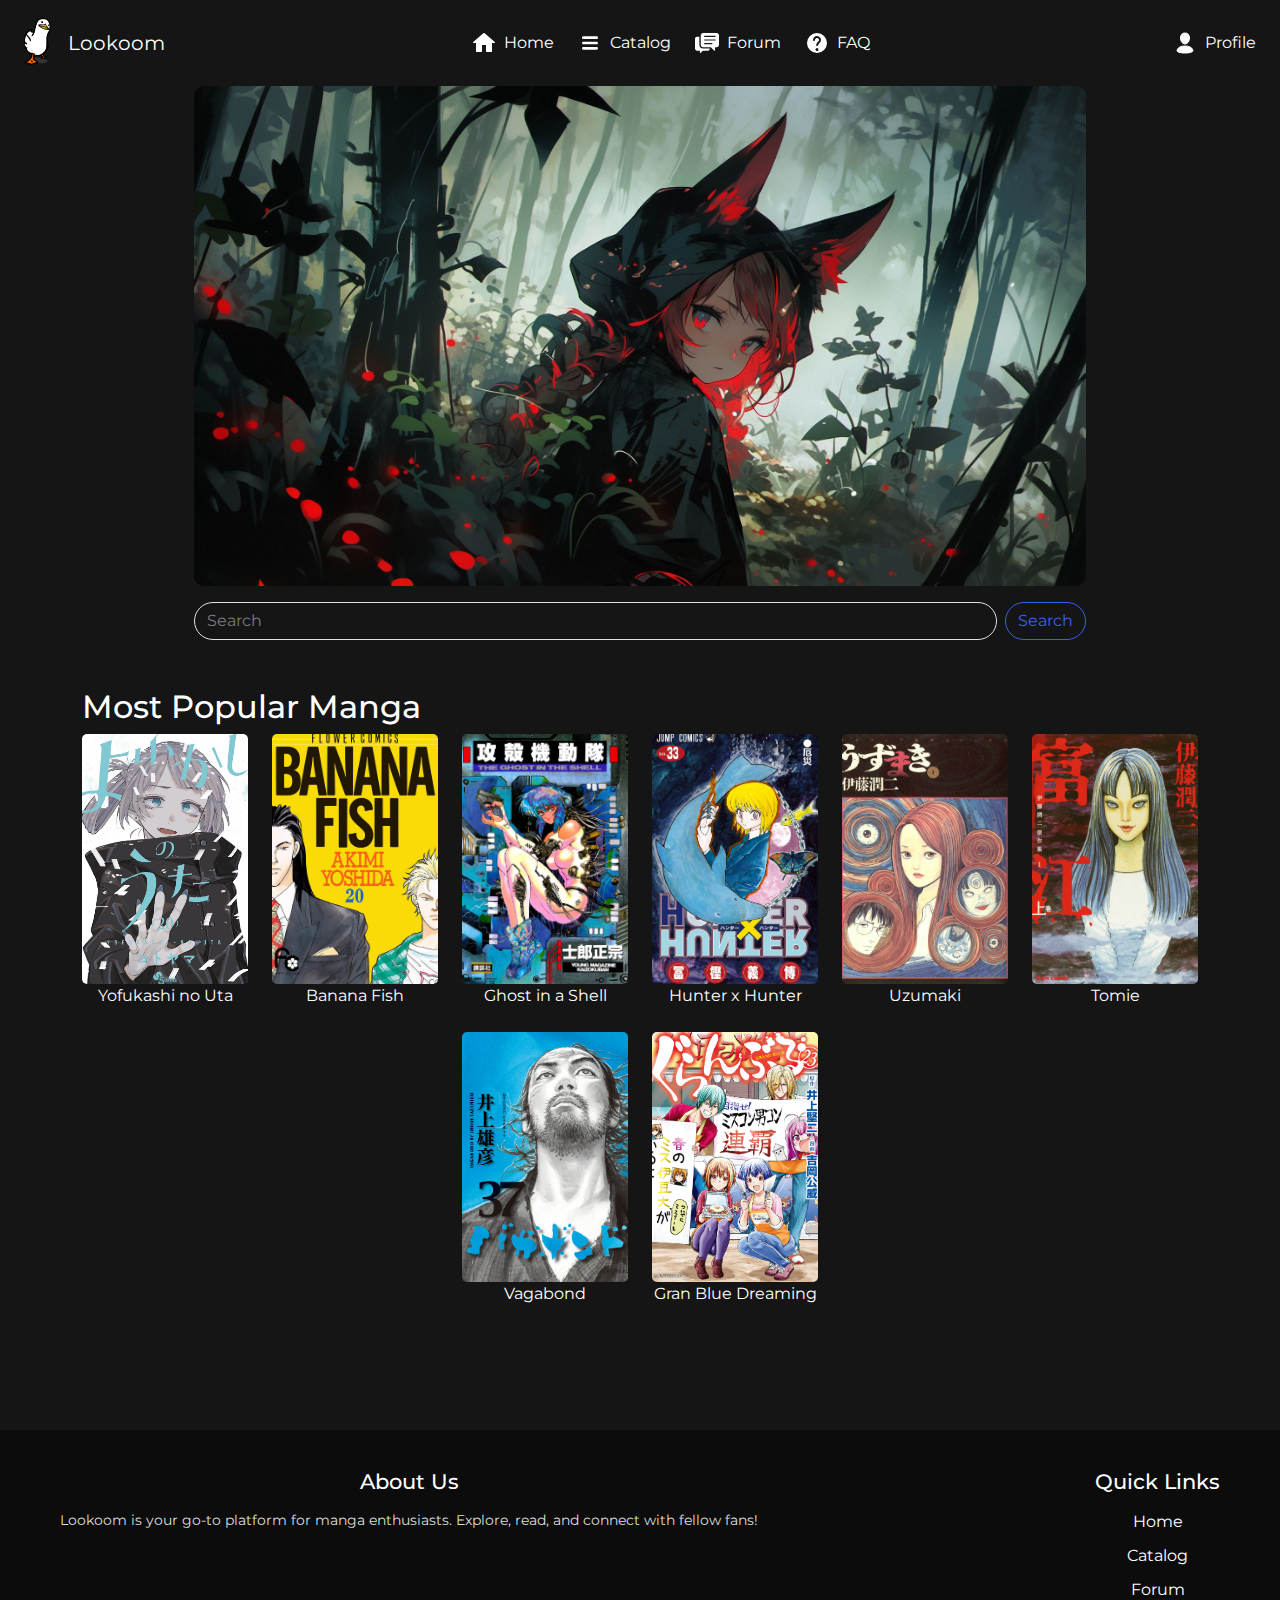
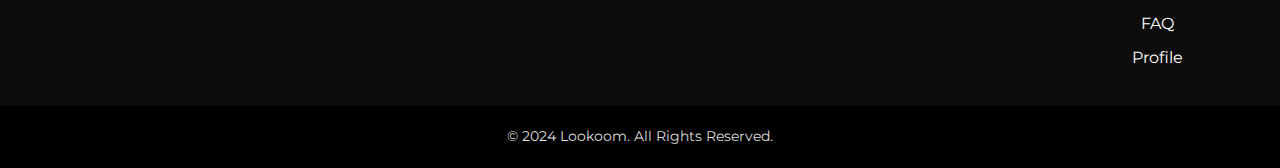
==== index.html @ 1c7687f8 "fr" ====
<!DOCTYPE html>
<html lang="en">
<head>
    <meta charset="UTF-8">
    <meta name="viewport" content="width=device-width, initial-scale=1">
    <link href="https://cdn.jsdelivr.net/npm/bootstrap@5.3.3/dist/css/bootstrap.min.css" rel="stylesheet" integrity="sha384-QWTKZyjpPEjISv5WaRU9OFeRpok6YctnYmDr5pNlyT2bRjXh0JMhjY6hW+ALEwIH" crossorigin="anonymous">
    <link rel="stylesheet" href="styles/normalize.css">
    <link rel="stylesheet" href="styles/style.css">
    <link rel="stylesheet" href="styles/index.css">
    <link rel="stylesheet" href="styles/footer.css">
    
    <title>home</title>
</head>
<body>
    <header>
        <nav class="navbar navbar-expand-lg">
            <div class="container-fluid">
              <a class="navbar-brand d-flex align-items-center" href="index.html">
                <img src="media/navbar/goose.gif" alt="logo" style="height: 60px;">
                <p class="ms-2 mb-0">Lookoom</p>
              </a>
          
              <button class="navbar-toggler" type="button" data-bs-toggle="collapse" data-bs-target="#navbarNav" aria-controls="navbarNav" aria-expanded="false" aria-label="Toggle navigation">
                <span class="navbar-toggler-icon"></span>
              </button>
          
              <div class="collapse navbar-collapse" id="navbarNav">
                <ul class="navbar-nav mx-auto mb-2 mb-lg-0">
                  <li class="nav-item">
                    <a class="nav-link m-1 p-2 d-flex align-items-center" href="index.html">
                      <img src="media/navbar/home.svg" alt="home icon" style="height: 24px;">
                      <p class="ms-2 mb-0">Home</p>
                    </a>
                  </li>
                  <li class="nav-item">
                    <a class="nav-link m-1 p-2 d-flex align-items-center" href="catalog.html">
                      <img src="media/navbar/catalog.svg" alt="catalog icon" style="height: 24px;">
                      <p class="ms-2 mb-0">Catalog</p>
                    </a>
                  </li>
                  <li class="nav-item">
                    <a class="nav-link m-1 p-2 d-flex align-items-center" href="forum.html">
                      <img src="media/navbar/forum.svg" alt="forum icon" style="height: 24px;">
                      <p class="ms-2 mb-0">Forum</p>
                    </a>
                  </li>
                  <li class="nav-item">
                    <a class="nav-link m-1 p-2 d-flex align-items-center" href="">
                      <img src="media/navbar/faq.svg" alt="faq icon" style="height: 24px;">
                      <p class="ms-2 mb-0">FAQ</p>
                    </a>
                  </li>
                </ul>

                <!-- <form class="d-flex" role="search">
                    <input class="form-control me-2" type="search" placeholder="Search" aria-label="Search">
                    <button class="btn btn-outline-success" type="submit">Search</button>
                </form> -->

                <!-- Profile icon -->
                <a class="nav-link m-1 p-2 d-flex align-items-center" href="user-profile.html">
                  <img src="media/navbar/profile.svg" alt="profile icon" style="height: 24px;">
                  <p class="ms-2 mb-0">Profile</p>
                </a>
              </div>
            </div>
          </nav>
        <!-- <nav class="nav">
            <div>
                <a class="nav__item" href="https://mangalib.me/manga-list?types[]=1"><img class="nav__logo" src="media/navbar/goose.gif" alt="logo"><p>Lookoom</p></a>
            </div>        
            <ul class="nav__ul">
                <li><a class="nav__item" href="index.html"><img class="nav__svg" src="media/navbar/home.svg" alt="home icon"><p>Home</p></a></li>
                <li><a class="nav__item" href="catalog.html"><img class="nav__svg" src="media/navbar/catalog.svg" alt="catalog icon"><p>Сatalog</p></a></li>
                <li><a class="nav__item" href="forum.html"><img class="nav__svg" src="media/navbar/forum.svg" alt="forum icon"><p>Forum</p></a></li>
                <li><a class="nav__item" href=""><img class="nav__svg" src="media/navbar/faq.svg" alt="faq icon"><p>FAQ</p></a></li>   
            </ul>
            <div>
                <a class="nav__item" href="user-profile.html"><img class="nav__svg" src="media/navbar/profile.svg" alt="profile icon"><p>profile</p></a>
            </div>
        </nav> -->
    </header>

    <main class="container">
        <!-- Carousel Section -->
        <div id="bannerCarousel" class="carousel slide carousel-fade" data-bs-touch="false" data-bs-ride="carousel" data-bs-interval="3000">
          <div class="carousel-inner">
            <div class="carousel-item active">
              <img src="media/banner1.jpg" class="d-block w-100" alt="anime girl banner">
            </div>
            <div class="carousel-item">
              <img src="media/banner2.jpg" class="d-block w-100" alt="attack on titan banner">
            </div>
            <div class="carousel-item">
              <img src="media/banner3.jpg" class="d-block w-100" alt="oshi no ko banner">
            </div>
            <div class="carousel-item">
              <img src="media/banner4.png" class="d-block w-100" alt="berserk banner">
            </div>
          </div>
          <button class="carousel-control-prev" type="button" data-bs-target="#bannerCarousel" data-bs-slide="prev">
            <span class="carousel-control-prev-icon visually-hidden" aria-hidden="true"></span>
            <span class="visually-hidden">Previous</span>
          </button>
          <button class="carousel-control-next" type="button" data-bs-target="#bannerCarousel" data-bs-slide="next">
            <span class="carousel-control-next-icon visually-hidden" aria-hidden="true"></span>
            <span class="visually-hidden">Next</span>
          </button>
           <form class="d-flex mt-3" role="search">
                <input class="form-control me-2" type="search" placeholder="Search" aria-label="Search">
                <button class="btn btn-outline-success" type="submit">Search</button>
            </form>
        </div>
        
        <div class="list mt-5">
            <h2 class="list__title">Most Popular Manga</h2>
            <div class="row justify-content-center">
              <div class="col-6 col-sm-4 col-md-3 col-lg-2 mb-4"> <!-- 2 on small, 4 on medium, 8 on large -->
                <div class="list__el">
                  <img src="media/covers/yofukashi.jpg" class="img-fluid" alt="Yofukashi no Uta">
                  <p class="text-center">Yofukashi no Uta</p>
                </div>
              </div>
              <div class="col-6 col-sm-4 col-md-3 col-lg-2 mb-4">
                <div class="list__el">
                  <img src="media/covers/banananfish.jpg" class="img-fluid" alt="Banana Fish">
                  <p class="text-center">Banana Fish</p>
                </div>
              </div>
              <div class="col-6 col-sm-4 col-md-3 col-lg-2 mb-4">
                <div class="list__el">
                  <img src="media/covers/ghostshell.jpg" class="img-fluid" alt="Ghost in a Shell">
                  <p class="text-center">Ghost in a Shell</p>
                </div>
              </div>
              <div class="col-6 col-sm-4 col-md-3 col-lg-2 mb-4">
                <div class="list__el">
                  <img src="media/covers/hunter.jpg" class="img-fluid" alt="Hunter x Hunter">
                  <p class="text-center">Hunter x Hunter</p>
                </div>
              </div>
              <div class="col-6 col-sm-4 col-md-3 col-lg-2 mb-4">
                <div class="list__el">
                  <img src="media/covers/uzumaki.jpg" class="img-fluid" alt="Uzumaki">
                  <p class="text-center">Uzumaki</p>
                </div>
              </div>
              <div class="col-6 col-sm-4 col-md-3 col-lg-2 mb-4">
                <div class="list__el">
                  <img src="media/covers/tomie.jpg" class="img-fluid" alt="Tomie">
                  <p class="text-center">Tomie</p>
                </div>
              </div>
              <div class="col-6 col-sm-4 col-md-3 col-lg-2 mb-4">
                <div class="list__el">
                  <img src="media/covers/vagabond.jpg" class="img-fluid" alt="Vagabond">
                  <p class="text-center">Vagabond</p>
                </div>
              </div>
              <div class="col-6 col-sm-4 col-md-3 col-lg-2 mb-4">
                <div class="list__el">
                  <img src="media/covers/granblue.jpg" class="img-fluid" alt="Gran Blue Dreaming">
                  <p class="text-center">Gran Blue Dreaming</p>
                </div>
              </div>
            </div>
          </div>
    </main>
      


<footer class="footer">
    <div class="footer-container">
        <div class="footer-about">
            <h3>About Us</h3>
            <p>Lookoom is your go-to platform for manga enthusiasts. Explore, read, and connect with fellow fans!</p>
        </div>
        <div class="footer-links">
            <h3>Quick Links</h3>
            <ul>
                <li><a href="index.html">Home</a></li>
                <li><a href="catalog.html">Catalog</a></li>
                <li><a href="forum.html">Forum</a></li>
                <li><a href="#">FAQ</a></li>
                <li><a href="user-profile.html">Profile</a></li>
            </ul>
        </div>
    </div>
    <div class="footer-bottom">
        <p>&copy; 2024 Lookoom. All Rights Reserved.</p>
    </div>
</footer>



<script src="https://cdn.jsdelivr.net/npm/bootstrap@5.3.3/dist/js/bootstrap.bundle.min.js" integrity="sha384-YvpcrYf0tY3lHB60NNkmXc5s9fDVZLESaAA55NDzOxhy9GkcIdslK1eN7N6jIeHz" crossorigin="anonymous"></script>
</body>
</html>
---- styles/style.css ----
@import url('https://fonts.googleapis.com/css2?family=Montserrat:ital,wght@0,100..900;1,100..900&family=Roboto:ital,wght@0,100;0,300;0,400;0,500;0,700;0,900;1,100;1,300;1,400;1,500;1,700;1,900&display=swap');

body{
    font-family: "Montserrat", sans-serif;
    background-color: #151515;
    color: white;
    }
    
/* header{
    width: 100%;
    height: auto;
    display: flex;
    justify-content: center;
    align-items: center;
    font-size: 15px;
} */

a {
    text-decoration: none; 
    color: white;
  }

.nav-link {
    color: white;
}

.navbar-brand {
    color: white;
}

.navbar-brand:hover {
    color: white;
}


.navbar {
    align-items: center;
}

.nav-link {
    border-radius: 10px;
    /* margin: 5px;
    padding: 8px; */
}

.nav-link:focus, .nav-link:hover {
    color: white;
    background-color: #3b5fef;
}

.navbar-toggler {
    border-color: white;
}
  
.navbar-toggler-icon {
    background-image: url("data:image/svg+xml,%3Csvg xmlns='http://www.w3.org/2000/svg' viewBox='0 0 30 30'%3E%3Cpath stroke='rgba%28255, 255, 255, 1%29' stroke-width='2' stroke-linecap='round' stroke-miterlimit='10' d='M4 7h22M4 15h22M4 23h22'/%3E%3C/svg%3E");
}


.form-control {
    background-color: #151515;
    color: rgb(201, 201, 201);
    border-radius: 30px;
}

.form-control:focus {
    background-color: #151515;
    color: rgb(201, 201, 201);
    border-color: #3b5fef; 
}

.form-control::placeholder {
    opacity: 1;
    color: rgb(123, 123, 123);
}


.btn {
    border-color: #3b5fef;
    color: #3b5fef;
    border-radius: 30px;
}

.btn:hover {
    color: white;
    background-color: #3b5fef;
}

#navbarNav {
    align-items: center;
}

/* .nav{
    width: 80%;
    height: auto;
    justify-content: center;
    align-items: center;
    display: flex;
    justify-content: space-between;
}

.nav__logo{
    height: 70px;
    width: auto;
}
.nav__ul{
    height: auto;
    list-style: none;
    display: flex;
    flex-direction: row;
    padding: 0;
    margin: 20px;
    align-items: center;
    gap: 40px;
}
.nav__item{
    width: auto;
    display: flex;
    flex-direction: row;
    align-items: center;
    padding: 0; 
    gap: 10px;
    color: white;
    text-decoration: none;
}

.nav__svg{
    width: 20px;
    height: auto;
} */

.text{
    position: absolute;
}


.active-tab {
background-color: #3b5fef;
border-bottom: 1px solid #3b5fef;
}
  
.active-tab:hover {
background-color: #3b5fef;
border-bottom: 1px solid #3b5fef;
}

.active-tab a {
color: white;
}


.sidebar {
    height: 100%; 
    background-color: #0c0c0c;
    border-radius: 10px; 
}

.sidebar ul {
    list-style-type: none; 
    padding: 0; 
    margin: 0; 
}

.sidebar li {
    padding: 10px;
    margin: 5px;
    border-radius: 10px; 
}

.sidebar li:hover {
    background-color: #3b5fef;
}
---- styles/index.css ----
main{
  display: flex;
  flex-direction: column;
  justify-content: center;
  align-items: center;
}

/* .banner{
  background-image: url(../media/banner.jpg);
  width: 80%;
  height: 500px;
  background-position: center;
  background-size: cover;
  border-radius: 10px;
} */

#bannerCarousel {
  width: 80%;
  margin: 0 auto;
}

.carousel-control-next {
  width: fit-content;
}

.carousel-control-prev {
  width: fit-content;
}

#bannerCarousel .carousel-item img {
  height: 500px;
  object-fit: cover;
  border-radius: 10px;
}

@media (max-width: 768px) {
  #bannerCarousel {
    width: 100%;
  }

  #bannerCarousel .carousel-item img {
    height: auto;
    border-radius: 0;
  }
}




.list__el {
  position: relative;
  transition: transform 0.2s ease-in-out;
}

.list__el img {
  width: 100%;
  height: 250px;
  object-fit: cover;
  border-radius: 5px;
}

.list__el:hover {
  transform: scale(1.05);
}

.list p {
  margin: 0;
  text-align: center;
}
---- styles/footer.css ----
.footer {
  margin-top: 100px;
  background-color: #0c0c0c;
  color: white;
  padding-top: 40px;
  font-family: "Montserrat", sans-serif;
  text-align: center;
}

.footer-container {
  display: flex;
  flex-wrap: wrap;
  justify-content: space-between;
  max-width: 1200px;
  margin: 0 auto;
  padding: 0 20px;
}

.footer h3 {
  margin-bottom: 15px;
  font-size: 1.3rem;
  color: #ffffff;
}

.footer p {
  margin-bottom: 15px;
  font-size: 0.9rem;
  color: #dddddd;
}

.footer-links ul, .footer-social ul {
  list-style-type: none;
  padding: 0;
}

.footer-links ul li, .footer-social ul li {
  margin-bottom: 10px;
}

.footer-links ul li a {
  color: #ffffff;
  text-decoration: none;
  font-size: 1rem;
}

.footer-links ul li a:hover {
  color: #c4c4c4;
}


.footer-bottom {
  background-color: #000000;
  padding: 20px 0;
  margin-top: 20px;
}

.footer-bottom p {
  margin: 0;
  font-size: 0.
}
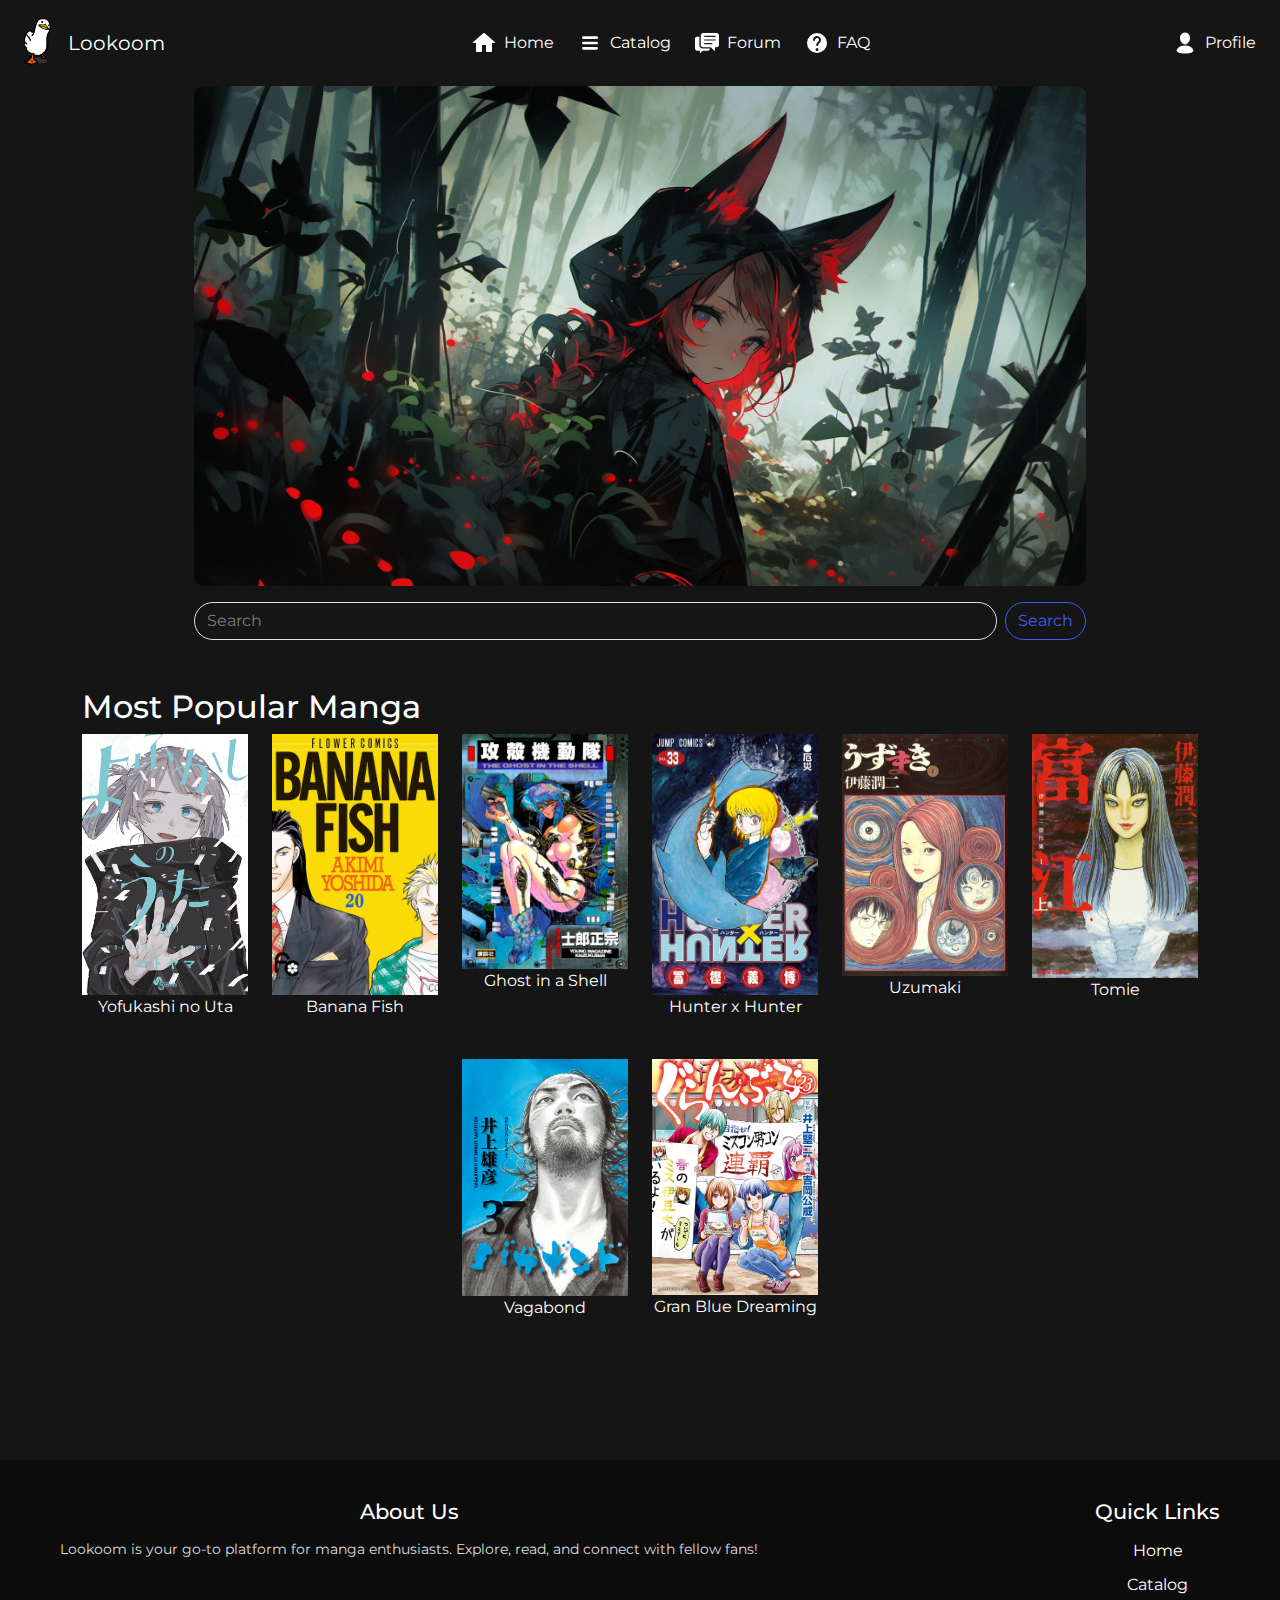
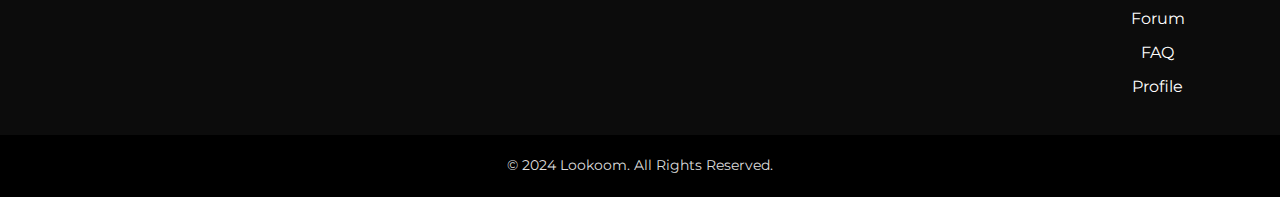
==== commit 24ccb8d9: "welp" ====
--- a/index.html
+++ b/index.html
@@ -97,15 +97,16 @@
             <div class="carousel-item">
               <img src="media/banner4.png" class="d-block w-100" alt="berserk banner">
             </div>
+            <button class="carousel-control-prev" type="button" data-bs-target="#bannerCarousel" data-bs-slide="prev">
+                <span class="carousel-control-prev-icon visually-hidden" aria-hidden="true"></span>
+                <span class="visually-hidden">Previous</span>
+              </button>
+              <button class="carousel-control-next" type="button" data-bs-target="#bannerCarousel" data-bs-slide="next">
+                <span class="carousel-control-next-icon visually-hidden" aria-hidden="true"></span>
+                <span class="visually-hidden">Next</span>
+              </button>
           </div>
-          <button class="carousel-control-prev" type="button" data-bs-target="#bannerCarousel" data-bs-slide="prev">
-            <span class="carousel-control-prev-icon visually-hidden" aria-hidden="true"></span>
-            <span class="visually-hidden">Previous</span>
-          </button>
-          <button class="carousel-control-next" type="button" data-bs-target="#bannerCarousel" data-bs-slide="next">
-            <span class="carousel-control-next-icon visually-hidden" aria-hidden="true"></span>
-            <span class="visually-hidden">Next</span>
-          </button>
+          
            <form class="d-flex mt-3" role="search">
                 <input class="form-control me-2" type="search" placeholder="Search" aria-label="Search">
                 <button class="btn btn-outline-success" type="submit">Search</button>
--- a/styles/style.css
+++ b/styles/style.css
@@ -38,7 +38,7 @@
 }
 
 .nav-link {
-    border-radius: 10px;
+    border-radius: 30px;
     /* margin: 5px;
     padding: 8px; */
 }
@@ -170,3 +170,4 @@
 .sidebar li:hover {
     background-color: #3b5fef;
 }
+
--- a/styles/index.css
+++ b/styles/index.css
@@ -1,10 +1,10 @@
 
-main{
+/* main{
   display: flex;
   flex-direction: column;
   justify-content: center;
   align-items: center;
-}
+} */
 
 /* .banner{
   background-image: url(../media/banner.jpg);
@@ -18,14 +18,6 @@
 #bannerCarousel {
   width: 80%;
   margin: 0 auto;
-}
-
-.carousel-control-next {
-  width: fit-content;
-}
-
-.carousel-control-prev {
-  width: fit-content;
 }
 
 #bannerCarousel .carousel-item img {
@@ -48,7 +40,7 @@
 
 
 
-.list__el {
+/* .list__el {
   position: relative;
   transition: transform 0.2s ease-in-out;
 }
@@ -67,6 +59,6 @@
 .list p {
   margin: 0;
   text-align: center;
-}
+} */
 
 
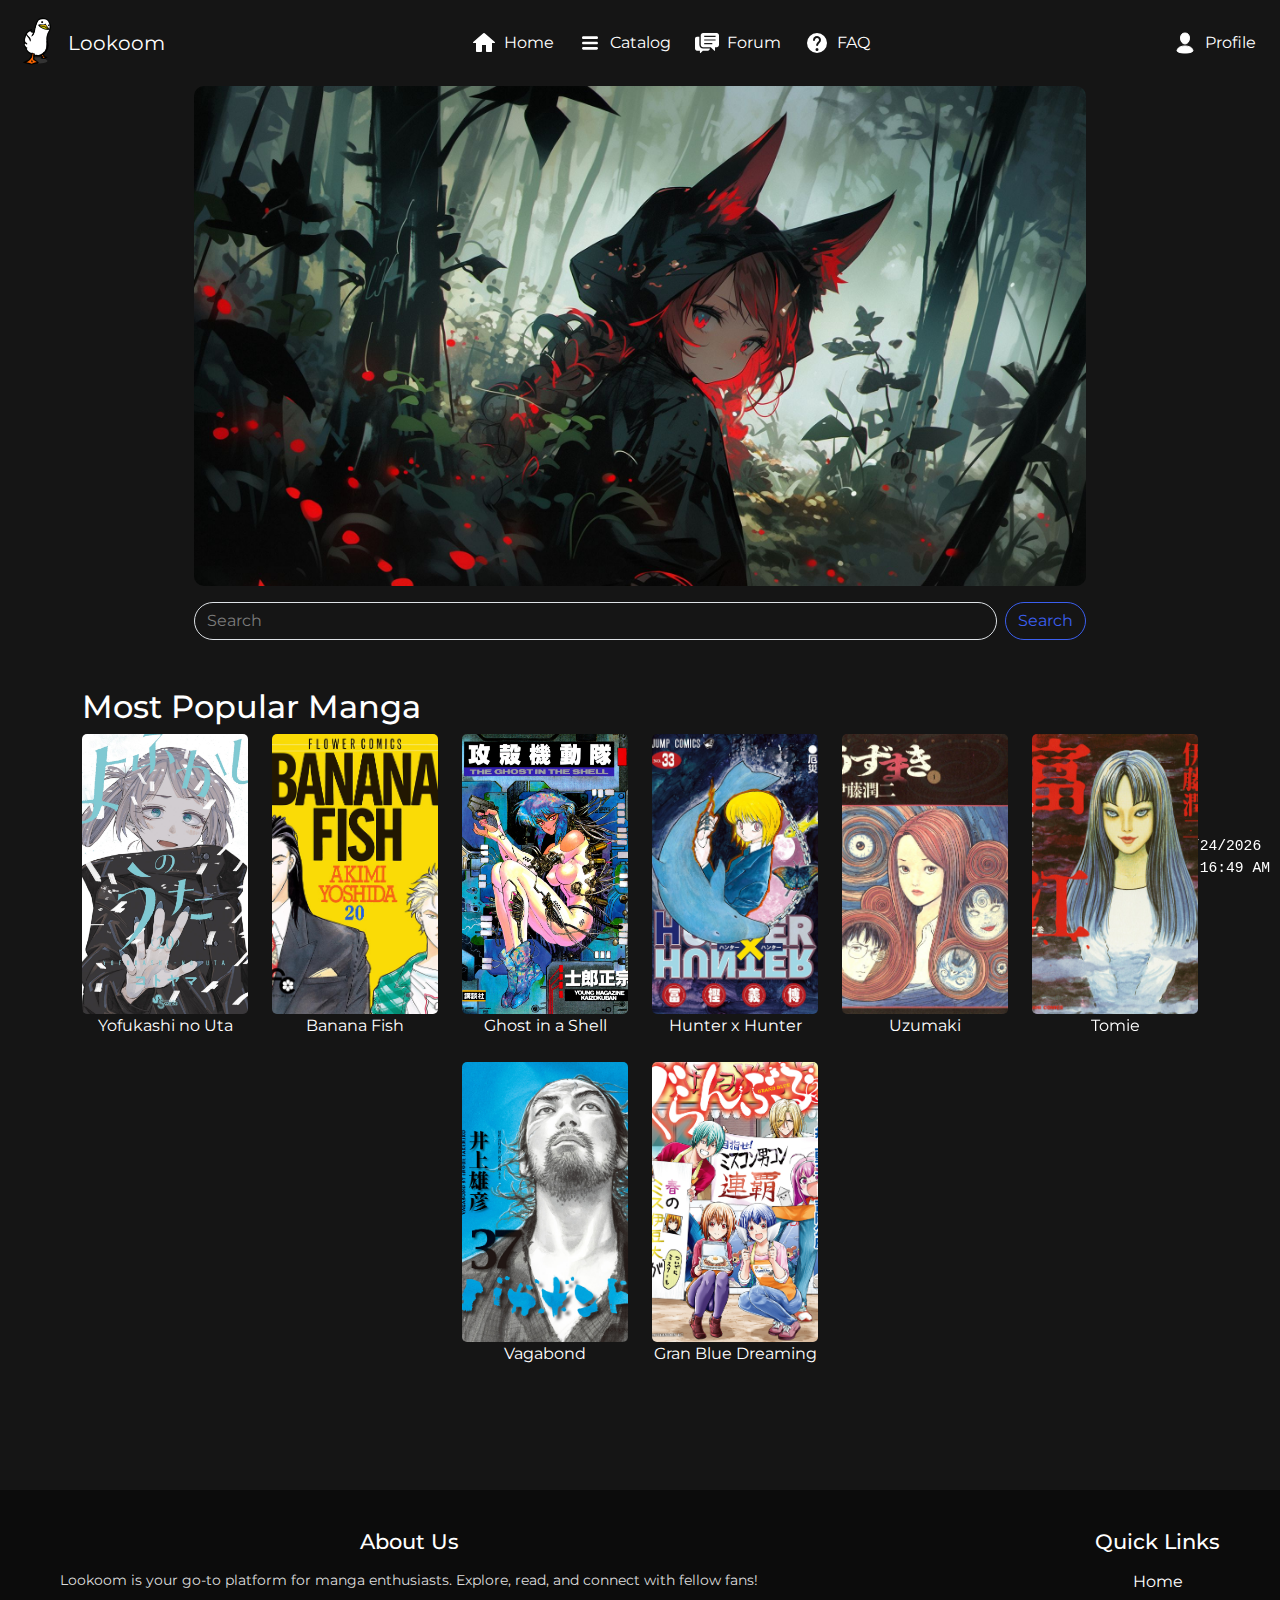
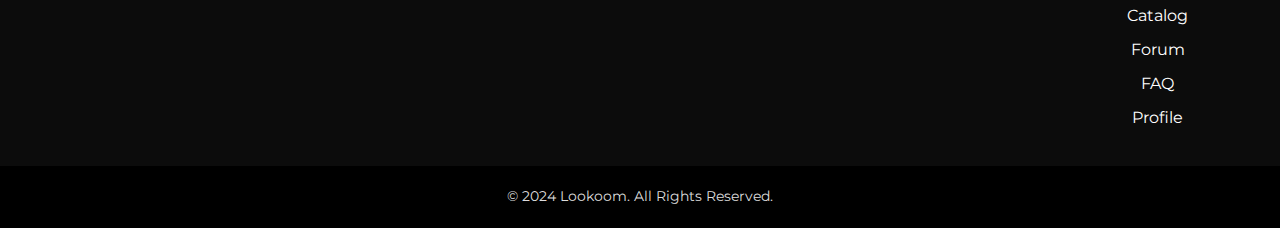
==== commit 46d6f334: "accordion and clock" ====
--- a/index.html
+++ b/index.html
@@ -13,6 +13,7 @@
 </head>
 <body>
     <header>
+      <p id="dateTime"></p>
         <nav class="navbar navbar-expand-lg">
             <div class="container-fluid">
               <a class="navbar-brand d-flex align-items-center" href="index.html">
@@ -195,5 +196,7 @@
 
 
 <script src="https://cdn.jsdelivr.net/npm/bootstrap@5.3.3/dist/js/bootstrap.bundle.min.js" integrity="sha384-YvpcrYf0tY3lHB60NNkmXc5s9fDVZLESaAA55NDzOxhy9GkcIdslK1eN7N6jIeHz" crossorigin="anonymous"></script>
+<script src="scripts/clock.js"></script>
+
 </body>
 </html>--- a/styles/style.css
+++ b/styles/style.css
@@ -171,3 +171,11 @@
     background-color: #3b5fef;
 }
 
+#dateTime {
+    position: fixed;
+    bottom: 5px;
+    right: 10px;
+    font-family: 'Courier New', Courier, monospace;
+    font-size: 11pt;
+  }
+  
--- a/styles/index.css
+++ b/styles/index.css
@@ -40,14 +40,14 @@
 
 
 
-/* .list__el {
+.list__el {
   position: relative;
   transition: transform 0.2s ease-in-out;
 }
 
 .list__el img {
   width: 100%;
-  height: 250px;
+  height: 280px;
   object-fit: cover;
   border-radius: 5px;
 }
@@ -59,6 +59,5 @@
 .list p {
   margin: 0;
   text-align: center;
-} */
+}
 
-
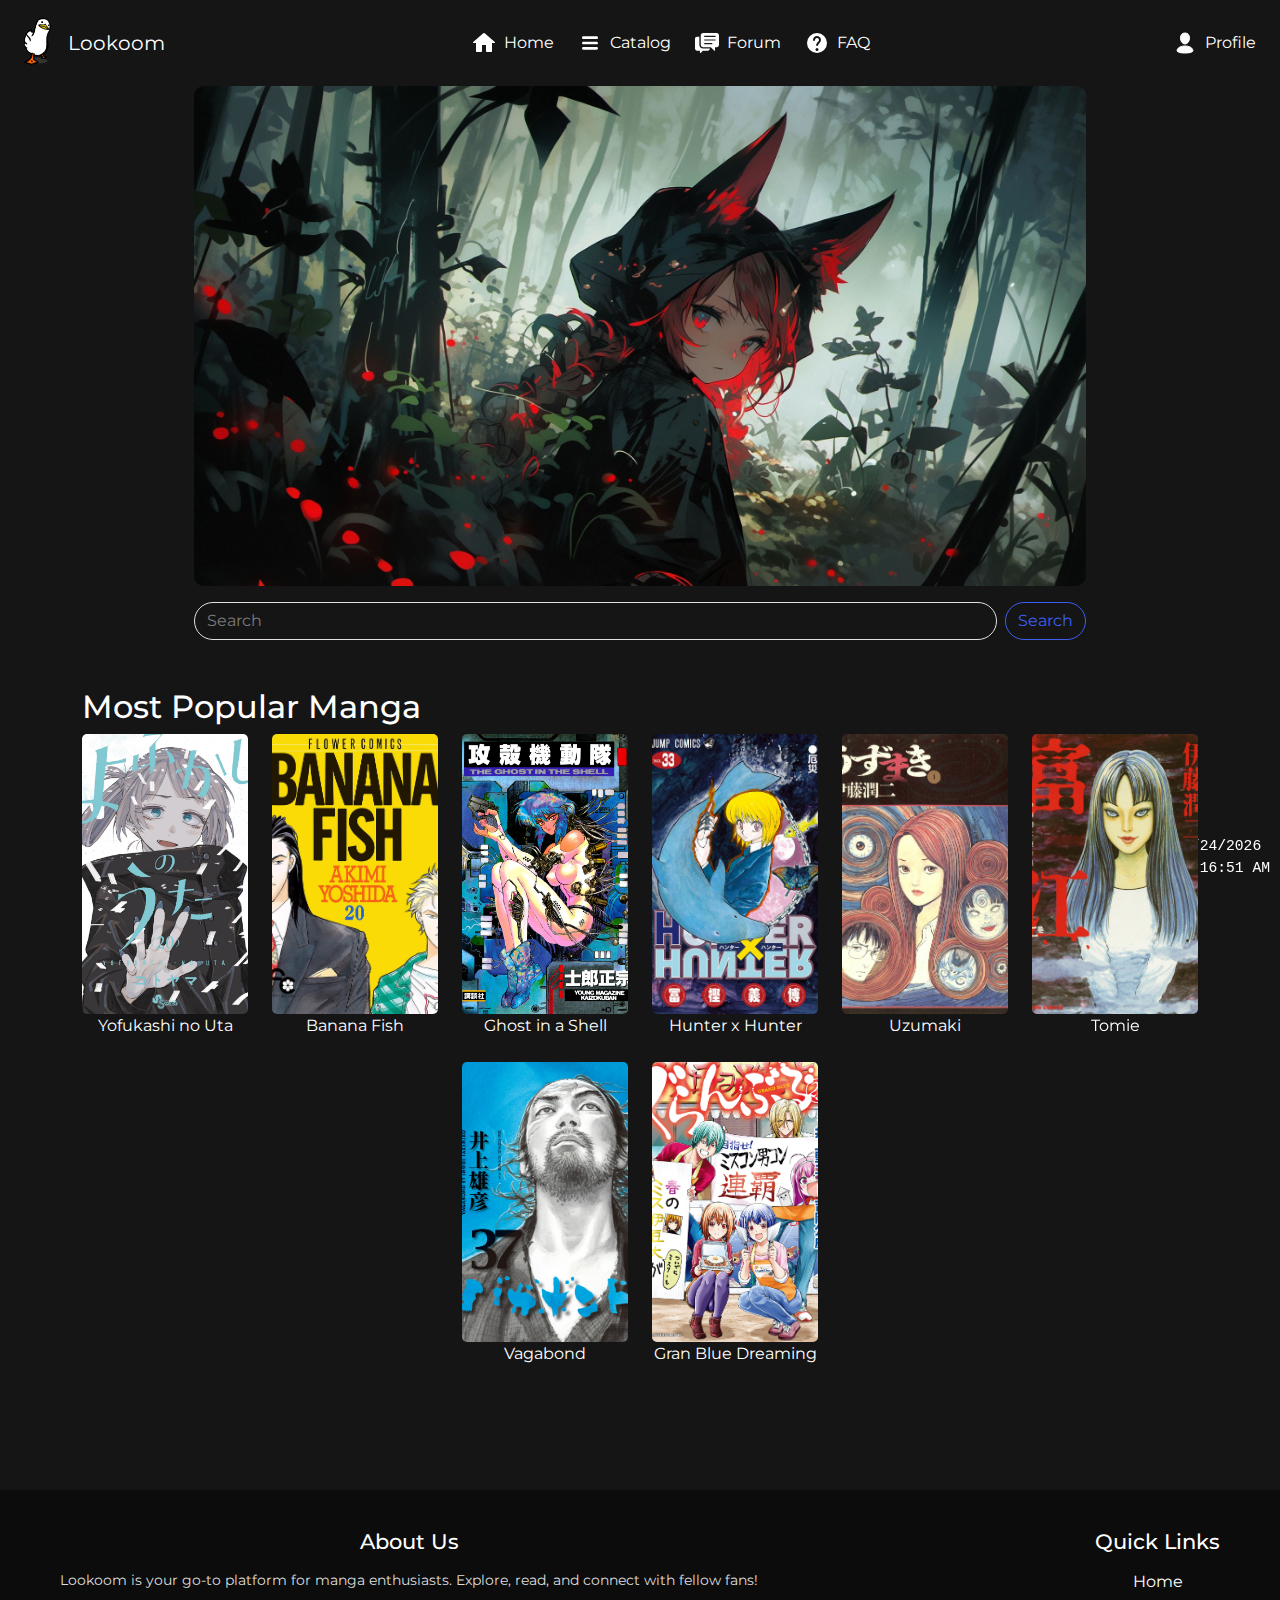
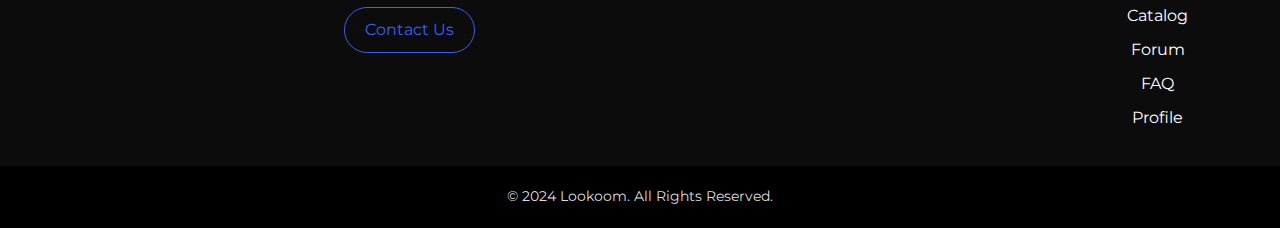
==== commit ec29d070: "popup" ====
--- a/index.html
+++ b/index.html
@@ -13,6 +13,7 @@
 </head>
 <body>
     <header>
+
       <p id="dateTime"></p>
         <nav class="navbar navbar-expand-lg">
             <div class="container-fluid">
@@ -117,7 +118,7 @@
         <div class="list mt-5">
             <h2 class="list__title">Most Popular Manga</h2>
             <div class="row justify-content-center">
-              <div class="col-6 col-sm-4 col-md-3 col-lg-2 mb-4"> <!-- 2 on small, 4 on medium, 8 on large -->
+              <div class="col-6 col-sm-4 col-md-3 col-lg-2 mb-4">
                 <div class="list__el">
                   <img src="media/covers/yofukashi.jpg" class="img-fluid" alt="Yofukashi no Uta">
                   <p class="text-center">Yofukashi no Uta</p>
@@ -176,6 +177,42 @@
         <div class="footer-about">
             <h3>About Us</h3>
             <p>Lookoom is your go-to platform for manga enthusiasts. Explore, read, and connect with fellow fans!</p>
+            <button type="button" class="btn btn-primary" data-bs-toggle="modal" data-bs-target="#contactModal">
+              Contact Us
+          </button>
+
+
+            <div class="modal fade" id="contactModal" tabindex="-1" aria-labelledby="contactModalLabel" aria-hidden="true">
+              <div class="modal-dialog modal-dialog-centered">
+                  <div class="modal-content">
+                      <div class="modal-header">
+                          <h5 class="modal-title" id="contactModalLabel">Contact Us</h5>
+                          <button type="button" class="btn-close" data-bs-dismiss="modal" aria-label="Close"></button>
+                      </div>
+                      <div class="modal-body">
+                          <form id="contactForm">
+                              <div class="mb-3">
+                                  <label for="name" class="form-label">Name</label>
+                                  <input type="text" class="form-control" id="name" name="name" required>
+                              </div>
+                              <div class="mb-3">
+                                  <label for="email" class="form-label">Email</label>
+                                  <input type="email" class="form-control" id="email" name="email" required>
+                              </div>
+                              <div class="mb-3">
+                                  <label for="message" class="form-label">Message</label>
+                                  <textarea class="form-control" id="message" name="message" rows="5" required></textarea>
+                              </div>
+                              <button type="submit" class="btn btn-success">Submit</button>
+                          </form>
+                      </div>
+                  </div>
+              </div>
+          </div>
+
+
+
+
         </div>
         <div class="footer-links">
             <h3>Quick Links</h3>
@@ -191,12 +228,14 @@
     <div class="footer-bottom">
         <p>&copy; 2024 Lookoom. All Rights Reserved.</p>
     </div>
+    
 </footer>
 
 
 
 <script src="https://cdn.jsdelivr.net/npm/bootstrap@5.3.3/dist/js/bootstrap.bundle.min.js" integrity="sha384-YvpcrYf0tY3lHB60NNkmXc5s9fDVZLESaAA55NDzOxhy9GkcIdslK1eN7N6jIeHz" crossorigin="anonymous"></script>
 <script src="scripts/clock.js"></script>
+<script src="scripts/popup.js"></script>
 
 </body>
 </html>--- a/styles/style.css
+++ b/styles/style.css
@@ -79,12 +79,23 @@
     border-color: #3b5fef;
     color: #3b5fef;
     border-radius: 30px;
+    background: none;
 }
 
 .btn:hover {
     color: white;
     background-color: #3b5fef;
 }
+
+.btn-outline-success:focus, .btn-outline-success:active {
+    background-color: #3b5fef;
+}
+
+.btn-outline-success:hover {
+    color: white;
+    background-color: #3b5fef;
+}
+
 
 #navbarNav {
     align-items: center;
@@ -179,3 +190,20 @@
     font-size: 11pt;
   }
   
+
+.modal-content {
+    border-radius: 10px;
+    background-color: #0c0c0c;
+    border: 1px solid rgba(59, 95, 239, 0.3);
+    box-shadow: 0px 0px 50px rgba(59, 95, 239, 0.3); /* Adds a soft shadow */
+}
+
+button.btn-primary {
+    padding: 10px 20px;
+}
+
+.btn-close {
+    filter: invert(100%);
+}
+
+
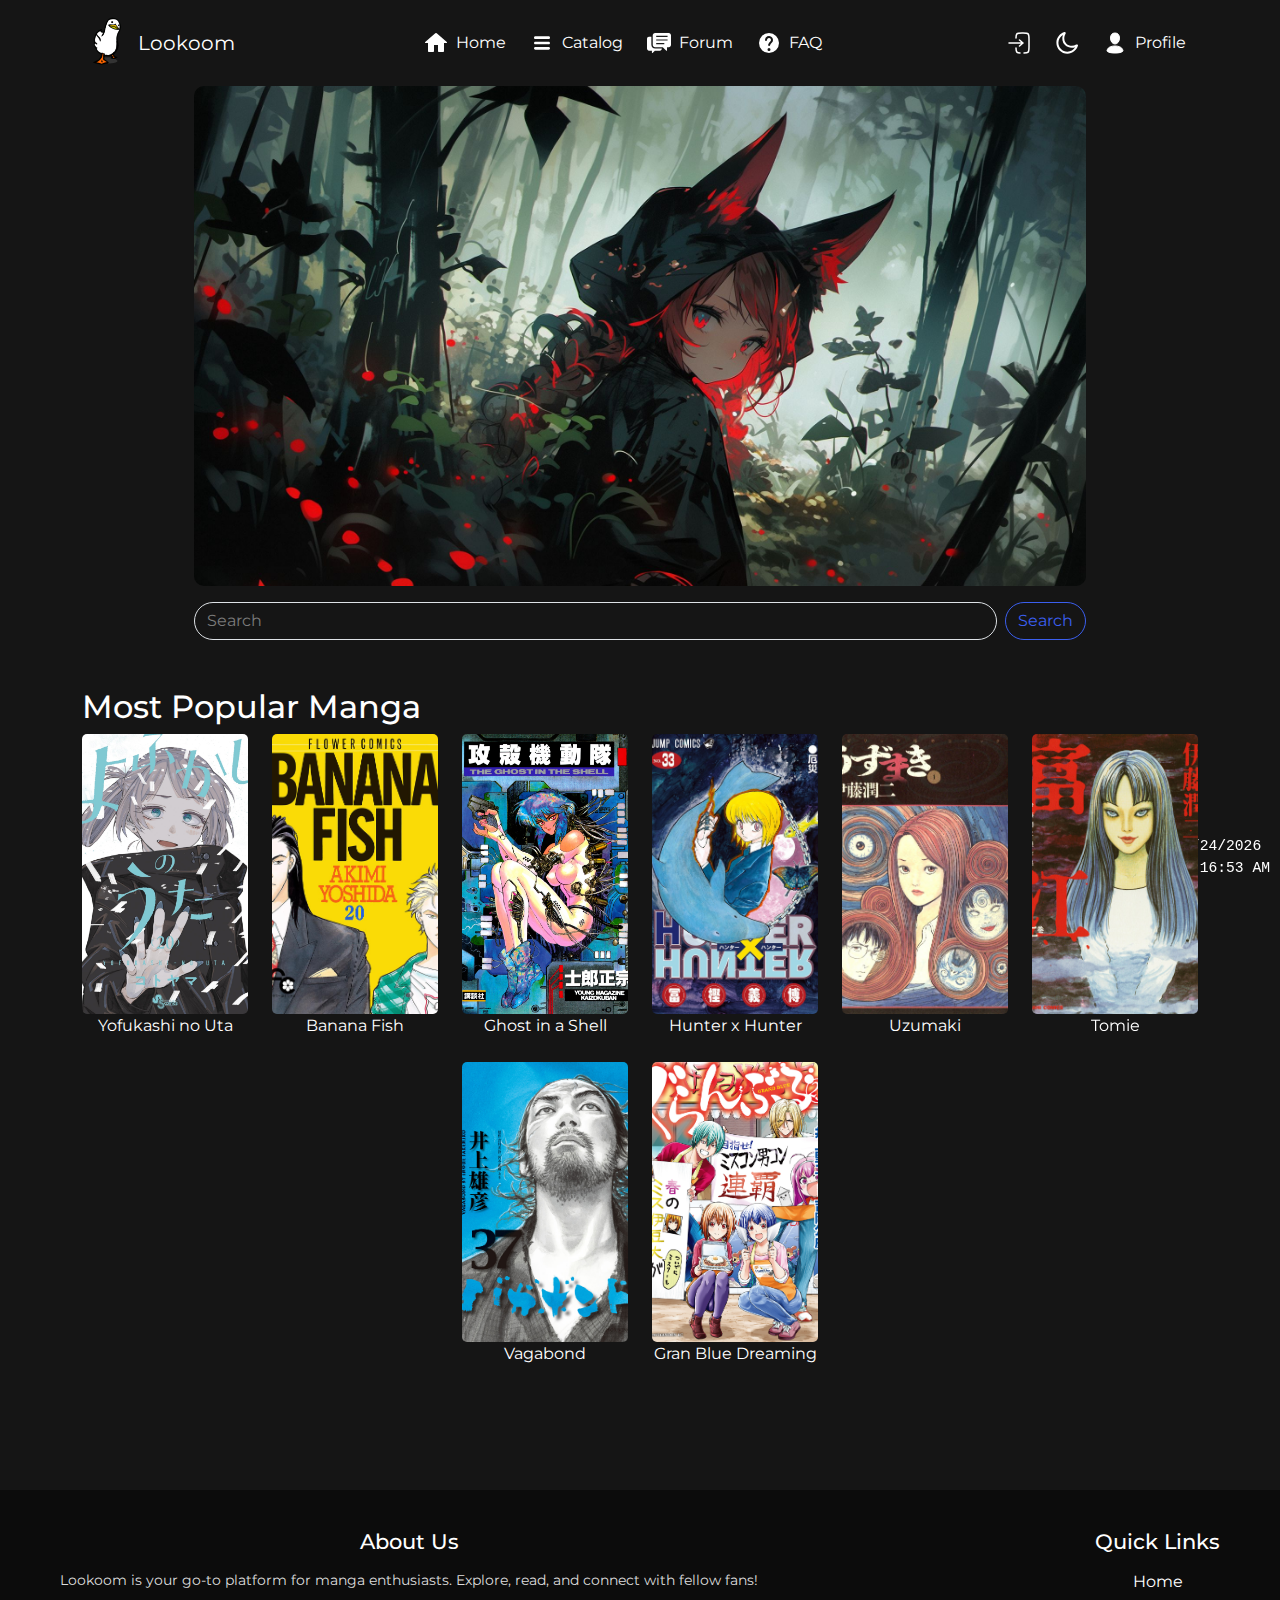
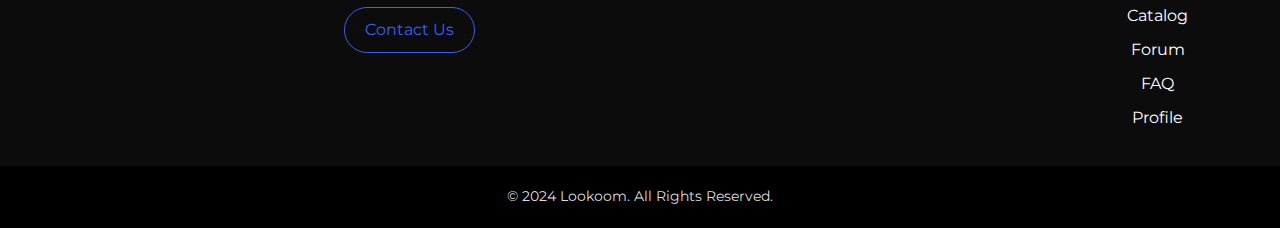
==== commit d05e737c: "dds" ====
--- a/index.html
+++ b/index.html
@@ -12,11 +12,36 @@
     <title>home</title>
 </head>
 <body>
+  <div class="popup">
+    <div class="popup__validator">
+      <div class="popup__content">
+        <button class="popup_x">X</button>
+          <form id="registrationForm">
+          <div class="form-group">
+              <label for="name">Name:</label>
+              <input type="text" id="name" name="name"placeholder="">
+          </div>
+      
+          <div class="form-group">
+              <label for="email">Email:</label>
+              <input type="email" id="email" name="email" placeholder="">
+          </div>
+      
+          <div class="form-group">
+              <label for="password">Password:</label>
+              <input type="password" id="password" name="password" placeholder="">
+              <div class="error"></div>
+          </div>
+          <button type="submit">Sign up</button>
+      </form>
+
+    </div>
+    </div>
+
+  </div>
     <header>
-
-      <p id="dateTime"></p>
         <nav class="navbar navbar-expand-lg">
-            <div class="container-fluid">
+            <div class="container">
               <a class="navbar-brand d-flex align-items-center" href="index.html">
                 <img src="media/navbar/goose.gif" alt="logo" style="height: 60px;">
                 <p class="ms-2 mb-0">Lookoom</p>
@@ -30,26 +55,33 @@
                 <ul class="navbar-nav mx-auto mb-2 mb-lg-0">
                   <li class="nav-item">
                     <a class="nav-link m-1 p-2 d-flex align-items-center" href="index.html">
-                      <img src="media/navbar/home.svg" alt="home icon" style="height: 24px;">
+                      <svg xmlns="http://www.w3.org/2000/svg"  viewBox="0 0 24 24" width="24px" height="24px">    <path fill="#FFFFFF" d="M 12 2 A 1 1 0 0 0 11.289062 2.296875 L 1.203125 11.097656 A 0.5 0.5 0 0 0 1 11.5 A 0.5 0.5 0 0 0 1.5 12 L 4 12 L 4 20 C 4 20.552 4.448 21 5 21 L 9 21 C 9.552 21 10 20.552 10 20 L 10 14 L 14 14 L 14 20 C 14 20.552 14.448 21 15 21 L 19 21 C 19.552 21 20 20.552 20 20 L 20 12 L 22.5 12 A 0.5 0.5 0 0 0 23 11.5 A 0.5 0.5 0 0 0 22.796875 11.097656 L 12.716797 2.3027344 A 1 1 0 0 0 12.710938 2.296875 A 1 1 0 0 0 12 2 z"/>
+                      </svg>
                       <p class="ms-2 mb-0">Home</p>
                     </a>
                   </li>
                   <li class="nav-item">
                     <a class="nav-link m-1 p-2 d-flex align-items-center" href="catalog.html">
-                      <img src="media/navbar/catalog.svg" alt="catalog icon" style="height: 24px;">
-                      <p class="ms-2 mb-0">Catalog</p>
+                      <svg xmlns="http://www.w3.org/2000/svg"  viewBox="0 0 72 72" width="24px" height="24px"><path fill="#FFFFFF" d="M56 48c2.209 0 4 1.791 4 4 0 2.209-1.791 4-4 4-1.202 0-38.798 0-40 0-2.209 0-4-1.791-4-4 0-2.209 1.791-4 4-4C17.202 48 54.798 48 56 48zM56 32c2.209 0 4 1.791 4 4 0 2.209-1.791 4-4 4-1.202 0-38.798 0-40 0-2.209 0-4-1.791-4-4 0-2.209 1.791-4 4-4C17.202 32 54.798 32 56 32zM56 16c2.209 0 4 1.791 4 4 0 2.209-1.791 4-4 4-1.202 0-38.798 0-40 0-2.209 0-4-1.791-4-4 0-2.209 1.791-4 4-4C17.202 16 54.798 16 56 16z"/></svg>                      <p class="ms-2 mb-0">Catalog</p>
                     </a>
                   </li>
                   <li class="nav-item">
                     <a class="nav-link m-1 p-2 d-flex align-items-center" href="forum.html">
-                      <img src="media/navbar/forum.svg" alt="forum icon" style="height: 24px;">
-                      <p class="ms-2 mb-0">Forum</p>
+                      <svg id="f"  fill="#ffffff" stroke="#ffffff" height="24px" width="24px" version="1.1" id="_x32_" xmlns="http://www.w3.org/2000/svg" xmlns:xlink="http://www.w3.org/1999/xlink" viewBox="0 0 512 512" xml:space="preserve" >
+
+                        <g id="SVGRepo_bgCarrier" stroke-width="0"/>
+                        
+                        <g id="SVGRepo_tracerCarrier" stroke-linecap="round" stroke-linejoin="round"/>
+                        
+                        <g id="SVGRepo_iconCarrier"> <g> <path class="st0" d="M92.574,294.24V124.336H43.277C19.449,124.336,0,144.213,0,168.467v206.44 c0,24.254,19.449,44.133,43.277,44.133h62v45.469c0,3.041,1.824,5.777,4.559,6.932c2.736,1.154,5.957,0.486,8.023-1.641 l49.844-50.76h106.494c23.828,0,43.279-19.879,43.279-44.133v-0.061H172.262C128.314,374.846,92.574,338.676,92.574,294.24z"/> <path class="st0" d="M462.717,40H172.26c-27.105,0-49.283,22.59-49.283,50.197v204.037c0,27.61,22.178,50.199,49.283,50.199 h164.668l75.348,76.033c2.399,2.442,6.004,3.172,9.135,1.852c3.133-1.322,5.176-4.434,5.176-7.887v-69.998h36.131 c27.106,0,49.283-22.59,49.283-50.199V90.197C512,62.59,489.822,40,462.717,40z M369.156,280.115H195.92v-24.316h173.236V280.115z M439.058,204.129H195.92v-24.314h243.138V204.129z M439.058,128.143H195.92v-24.315h243.138V128.143z"/> </g> </g>
+                        
+                        </svg>
+                        <p class="ms-2 mb-0">Forum</p>
                     </a>
                   </li>
                   <li class="nav-item">
                     <a class="nav-link m-1 p-2 d-flex align-items-center" href="">
-                      <img src="media/navbar/faq.svg" alt="faq icon" style="height: 24px;">
-                      <p class="ms-2 mb-0">FAQ</p>
+                      <svg fill="#000000" width="24px" height="24px" viewBox="0 0 24 24" xmlns="http://www.w3.org/2000/svg"><path fill="#FFFFFF" d="M12,22A10,10,0,1,0,2,12,10,10,0,0,0,12,22Zm0-2a1.5,1.5,0,1,1,1.5-1.5A1.5,1.5,0,0,1,12,20ZM8,8.994a3.907,3.907,0,0,1,2.319-3.645,4.061,4.061,0,0,1,3.889.316,4,4,0,0,1,.294,6.456,3.972,3.972,0,0,0-1.411,2.114,1,1,0,0,1-1.944-.47,5.908,5.908,0,0,1,2.1-3.2,2,2,0,0,0-.146-3.23,2.06,2.06,0,0,0-2.006-.14,1.937,1.937,0,0,0-1.1,1.8A1,1,0,0,1,8,9Z"/></svg>                      <p class="ms-2 mb-0">FAQ</p>
                     </a>
                   </li>
                 </ul>
@@ -60,10 +92,40 @@
                 </form> -->
 
                 <!-- Profile icon -->
+                <button id = "popup" class="m-1 p-2 d-flex">
+                  <svg id="e" width="24px" height="24px" viewBox="0 0 24 24" fill="none" xmlns="http://www.w3.org/2000/svg">
+                  <path name="e" d="M2.00098 11.999L16.001 11.999M16.001 11.999L12.501 8.99902M16.001 11.999L12.501 14.999" stroke="white" stroke-width="1.5" stroke-linecap="round" stroke-linejoin="round"/>
+                  <path name="e" d="M9.00195 7C9.01406 4.82497 9.11051 3.64706 9.87889 2.87868C10.7576 2 12.1718 2 15.0002 2L16.0002 2C18.8286 2 20.2429 2 21.1215 2.87868C22.0002 3.75736 22.0002 5.17157 22.0002 8L22.0002 16C22.0002 18.8284 22.0002 20.2426 21.1215 21.1213C20.3531 21.8897 19.1752 21.9862 17 21.9983M9.00195 17C9.01406 19.175 9.11051 20.3529 9.87889 21.1213C10.5202 21.7626 11.4467 21.9359 13 21.9827" stroke="white" stroke-width="1.5" stroke-linecap="round"/>
+                  </svg>
+                </button> 
+                
+                <button id = "bgChange" class="m-1 p-2 d-flex" >
+                  <svg width="24px" height="24px"  fill="#FFFFFF" viewBox="0 0 24 24"  xmlns="http://www.w3.org/2000/svg">
+                    <path fill-rule="evenodd" clip-rule="evenodd" d="M3.39703 11.6315C3.39703 16.602 7.42647 20.6315 12.397 20.6315C15.6858 20.6315 18.5656 18.8664 20.1358 16.23C16.7285 17.3289 12.6922 16.7548 9.98282 14.0455C7.25201 11.3146 6.72603 7.28415 7.86703 3.89293C5.20697 5.47927 3.39703 8.38932 3.39703 11.6315ZM21.187 13.5851C22.0125 13.1021 23.255 13.6488 23 14.5706C21.7144 19.2187 17.4543 22.6315 12.397 22.6315C6.3219 22.6315 1.39703 17.7066 1.39703 11.6315C1.39703 6.58874 4.93533 2.25845 9.61528 0.999986C10.5393 0.751502 11.0645 1.99378 10.5641 2.80935C8.70026 5.84656 8.83194 10.0661 11.397 12.6312C13.9319 15.1662 18.1365 15.3702 21.187 13.5851Z" />
+                  </svg>
+                </button>
+                
+  
+
                 <a class="nav-link m-1 p-2 d-flex align-items-center" href="user-profile.html">
-                  <img src="media/navbar/profile.svg" alt="profile icon" style="height: 24px;">
-                  <p class="ms-2 mb-0">Profile</p>
+
+                  <!-- Uploaded to: SVG Repo, www.svgrepo.com, Transformed by: SVG Repo Mixer Tools -->
+                  <svg width="24px" height="24px" viewBox="0 0 24 24" fill="none" xmlns="http://www.w3.org/2000/svg" stroke="#ffffff">
+                  
+                  <g id="SVGRepo_bgCarrier" stroke-width="0"/>
+                  
+                  <g id="SVGRepo_tracerCarrier" stroke-linecap="round" stroke-linejoin="round"/>
+                  
+                  <g id="SVGRepo_iconCarrier">
+                  
+                  <path fill-rule="evenodd" clip-rule="evenodd" d="M16.5 7.063C16.5 10.258 14.57 13 12 13c-2.572 0-4.5-2.742-4.5-5.938C7.5 3.868 9.16 2 12 2s4.5 1.867 4.5 5.063zM4.102 20.142C4.487 20.6 6.145 22 12 22c5.855 0 7.512-1.4 7.898-1.857a.416.416 0 0 0 .09-.317C19.9 18.944 19.106 15 12 15s-7.9 3.944-7.989 4.826a.416.416 0 0 0 .091.317z" fill="#ffffff"/>
+                  
+                  </g>
+                  
+                  </svg>
+                <p class="ms-2 mb-0">Profile</p>
                 </a>
+
               </div>
             </div>
           </nav>
@@ -84,6 +146,8 @@
     </header>
 
     <main class="container">
+      <p id="dateTime"></p>
+
         <!-- Carousel Section -->
         <div id="bannerCarousel" class="carousel slide carousel-fade" data-bs-touch="false" data-bs-ride="carousel" data-bs-interval="3000">
           <div class="carousel-inner">
@@ -235,6 +299,7 @@
 
 <script src="https://cdn.jsdelivr.net/npm/bootstrap@5.3.3/dist/js/bootstrap.bundle.min.js" integrity="sha384-YvpcrYf0tY3lHB60NNkmXc5s9fDVZLESaAA55NDzOxhy9GkcIdslK1eN7N6jIeHz" crossorigin="anonymous"></script>
 <script src="scripts/clock.js"></script>
+<script src="scripts/scripts.js"></script>
 <script src="scripts/popup.js"></script>
 
 </body>
--- a/styles/style.css
+++ b/styles/style.css
@@ -206,4 +206,53 @@
     filter: invert(100%);
 }
 
-
+.popup{
+    z-index: 10;
+    position: fixed;
+    width: 100%;
+    height: 100%;
+    background-color: rgb(0, 0, 0, 0.8);
+    left: 0%;
+    opacity: 0;
+    visibility: hidden; 
+  }
+  .active{
+    opacity: 1;
+    visibility: visible;
+  }
+  
+  .popup__validator{
+    min-height: 100%;
+    display: flex;
+    align-items: center;
+    justify-content: center;
+    padding: 30px 10px;
+  }
+  .popup__content{
+    position: relative;
+    background-color: black;
+    width: 400px;
+    padding: 30px;
+  
+  }
+  .popup_x{
+    position: absolute;
+    top:5%;
+    right:5%;
+  }
+  #registrationForm{
+    display: flex;
+    flex-direction: column;
+    gap: 10px
+  }
+  .form-group{
+    display: flex;
+    flex-direction: column;
+    gap: 4px
+  }
+
+  .error {
+    border-color: red;
+    color: red;
+    font-size: 0.9em;
+}
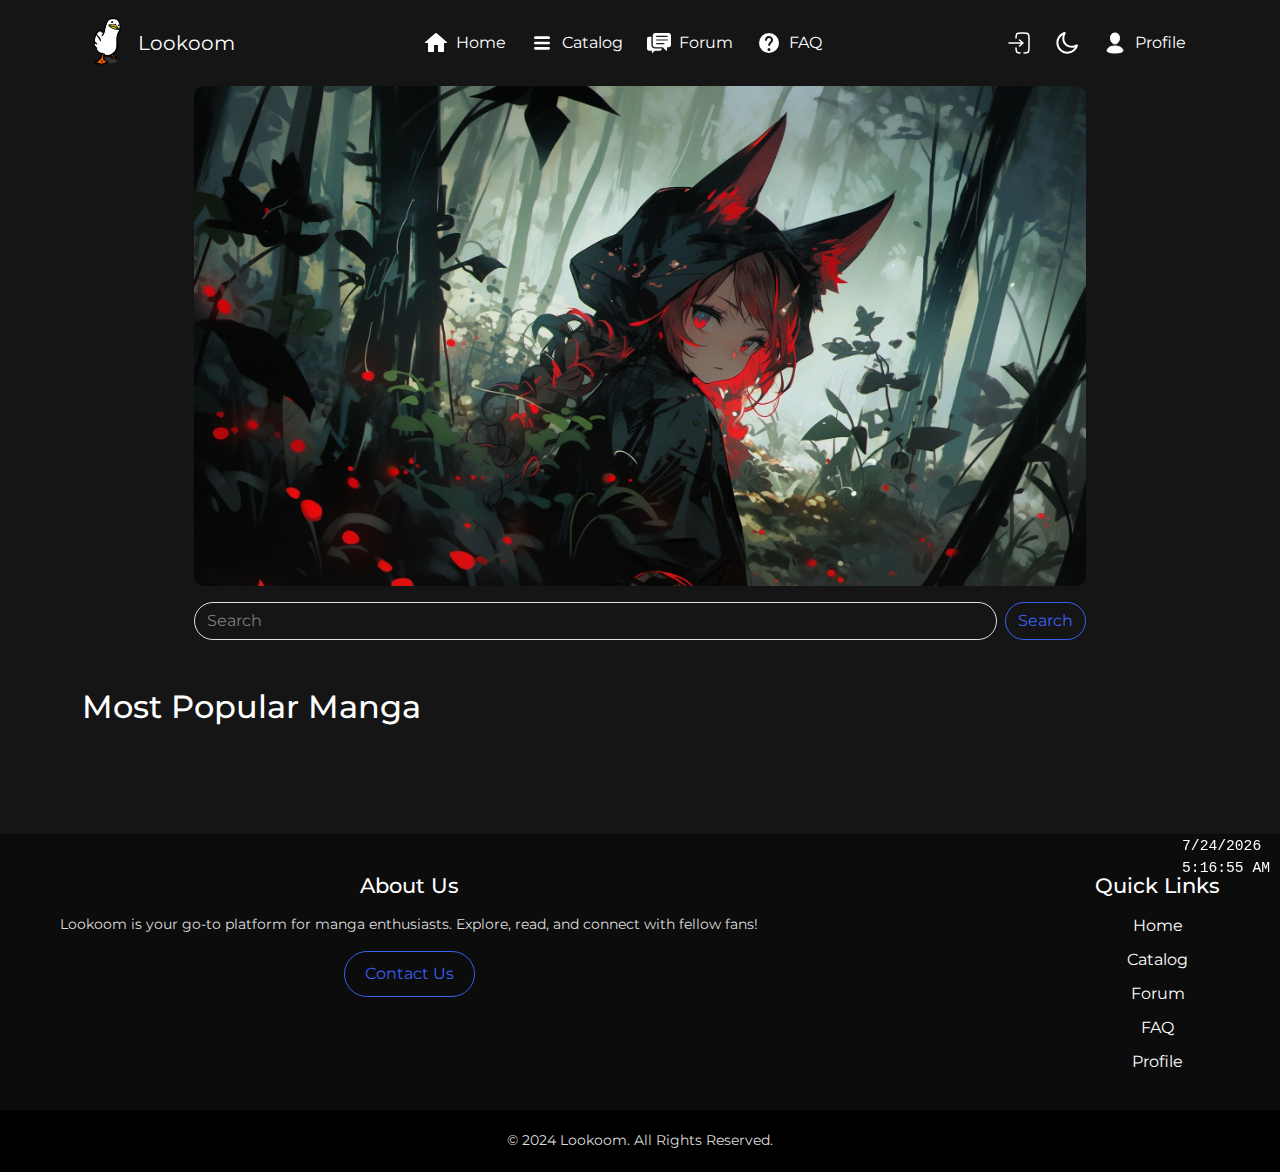
==== commit 818c9eb0: "myanime list api connected" ====
--- a/index.html
+++ b/index.html
@@ -8,6 +8,7 @@
     <link rel="stylesheet" href="styles/style.css">
     <link rel="stylesheet" href="styles/index.css">
     <link rel="stylesheet" href="styles/footer.css">
+    <link rel="stylesheet" href="styles/catalog-style.css">
     
     <title>home</title>
 </head>
@@ -181,55 +182,7 @@
         
         <div class="list mt-5">
             <h2 class="list__title">Most Popular Manga</h2>
-            <div class="row justify-content-center">
-              <div class="col-6 col-sm-4 col-md-3 col-lg-2 mb-4">
-                <div class="list__el">
-                  <img src="media/covers/yofukashi.jpg" class="img-fluid" alt="Yofukashi no Uta">
-                  <p class="text-center">Yofukashi no Uta</p>
-                </div>
-              </div>
-              <div class="col-6 col-sm-4 col-md-3 col-lg-2 mb-4">
-                <div class="list__el">
-                  <img src="media/covers/banananfish.jpg" class="img-fluid" alt="Banana Fish">
-                  <p class="text-center">Banana Fish</p>
-                </div>
-              </div>
-              <div class="col-6 col-sm-4 col-md-3 col-lg-2 mb-4">
-                <div class="list__el">
-                  <img src="media/covers/ghostshell.jpg" class="img-fluid" alt="Ghost in a Shell">
-                  <p class="text-center">Ghost in a Shell</p>
-                </div>
-              </div>
-              <div class="col-6 col-sm-4 col-md-3 col-lg-2 mb-4">
-                <div class="list__el">
-                  <img src="media/covers/hunter.jpg" class="img-fluid" alt="Hunter x Hunter">
-                  <p class="text-center">Hunter x Hunter</p>
-                </div>
-              </div>
-              <div class="col-6 col-sm-4 col-md-3 col-lg-2 mb-4">
-                <div class="list__el">
-                  <img src="media/covers/uzumaki.jpg" class="img-fluid" alt="Uzumaki">
-                  <p class="text-center">Uzumaki</p>
-                </div>
-              </div>
-              <div class="col-6 col-sm-4 col-md-3 col-lg-2 mb-4">
-                <div class="list__el">
-                  <img src="media/covers/tomie.jpg" class="img-fluid" alt="Tomie">
-                  <p class="text-center">Tomie</p>
-                </div>
-              </div>
-              <div class="col-6 col-sm-4 col-md-3 col-lg-2 mb-4">
-                <div class="list__el">
-                  <img src="media/covers/vagabond.jpg" class="img-fluid" alt="Vagabond">
-                  <p class="text-center">Vagabond</p>
-                </div>
-              </div>
-              <div class="col-6 col-sm-4 col-md-3 col-lg-2 mb-4">
-                <div class="list__el">
-                  <img src="media/covers/granblue.jpg" class="img-fluid" alt="Gran Blue Dreaming">
-                  <p class="text-center">Gran Blue Dreaming</p>
-                </div>
-              </div>
+            <div class="row justify-content-center manga-catalog index-catalog">
             </div>
           </div>
     </main>
@@ -301,6 +254,7 @@
 <script src="scripts/clock.js"></script>
 <script src="scripts/scripts.js"></script>
 <script src="scripts/popup.js"></script>
+<script src="scripts/data.js"></script>
 
 </body>
 </html>--- a/styles/catalog-style.css
+++ b/styles/catalog-style.css
@@ -0,0 +1,49 @@
+@import url('https://fonts.googleapis.com/css2?family=Montserrat:ital,wght@0,100..900;1,100..900&family=Roboto:ital,wght@0,100;0,300;0,400;0,500;0,700;0,900;1,100;1,300;1,400;1,500;1,700;1,900&display=swap');
+
+/* 
+.main {
+  width: 100%;
+  display: flex;
+  flex-direction: row;
+  justify-content: center;
+  gap: 100px;
+  position: relative;
+  top: 50px;
+} */
+
+
+/* .cover-grid {
+  width: 800px;
+} */
+
+.cover {
+  color: white;
+  transition: transform 0.2s ease-in-out; 
+}
+
+.cover img {
+  width: 100%;
+  height: 280px;
+  border-radius: 5px;
+  object-fit: cover;
+}
+
+.cover p {
+  margin: 0;
+  margin-bottom: 20px;
+}
+
+.cover:hover {
+  transform: scale(1.05);
+}
+
+.tab {
+  border: none;
+  color: white;
+  margin: 5px;
+}
+
+.active-tab {
+  background-color: #3b5fef;
+  color: white;
+}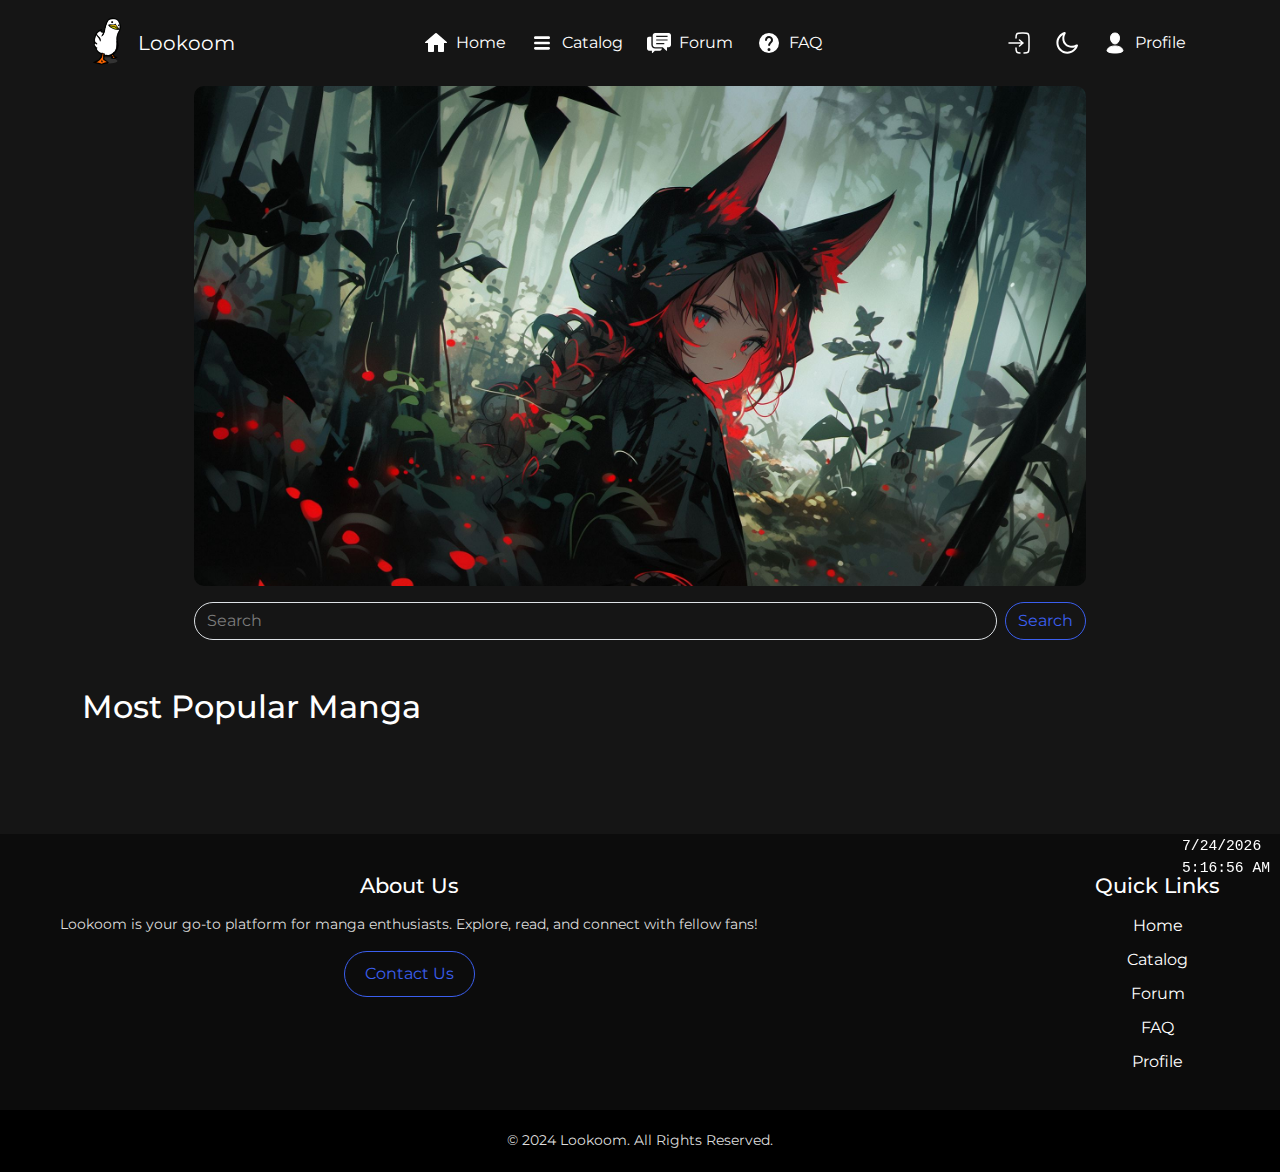
==== commit cf0c6a30: "mawqe" ====
--- a/index.html
+++ b/index.html
@@ -16,6 +16,7 @@
   <div class="popup">
     <div class="popup__validator">
       <div class="popup__content">
+        <button class="popup_d">D</button>
         <button class="popup_x">X</button>
           <form id="registrationForm">
           <div class="form-group">
@@ -38,8 +39,11 @@
 
     </div>
     </div>
-
   </div>
+  <div class="popup2">
+    <div class="box"></div>
+  </div>
+
     <header>
         <nav class="navbar navbar-expand-lg">
             <div class="container">
--- a/styles/style.css
+++ b/styles/style.css
@@ -204,6 +204,25 @@
 
 .btn-close {
     filter: invert(100%);
+}
+
+.popup2{
+    z-index: 11;
+    position: fixed;
+    width: 100%;
+    height: 100%;
+    background-color: rgba(149, 65, 65, 0.8);
+    visibility: hidden; 
+}
+.box{
+    background-color: rgb(126, 220, 220);
+    width: 200px;
+    height: 200px;
+    font-size: 7.5rem;
+    display: flex;
+    justify-content: center;
+    align-items: center;
+    position: relative;
 }
 
 .popup{
@@ -213,11 +232,9 @@
     height: 100%;
     background-color: rgb(0, 0, 0, 0.8);
     left: 0%;
-    opacity: 0;
     visibility: hidden; 
-  }
+}
   .active{
-    opacity: 1;
     visibility: visible;
   }
   
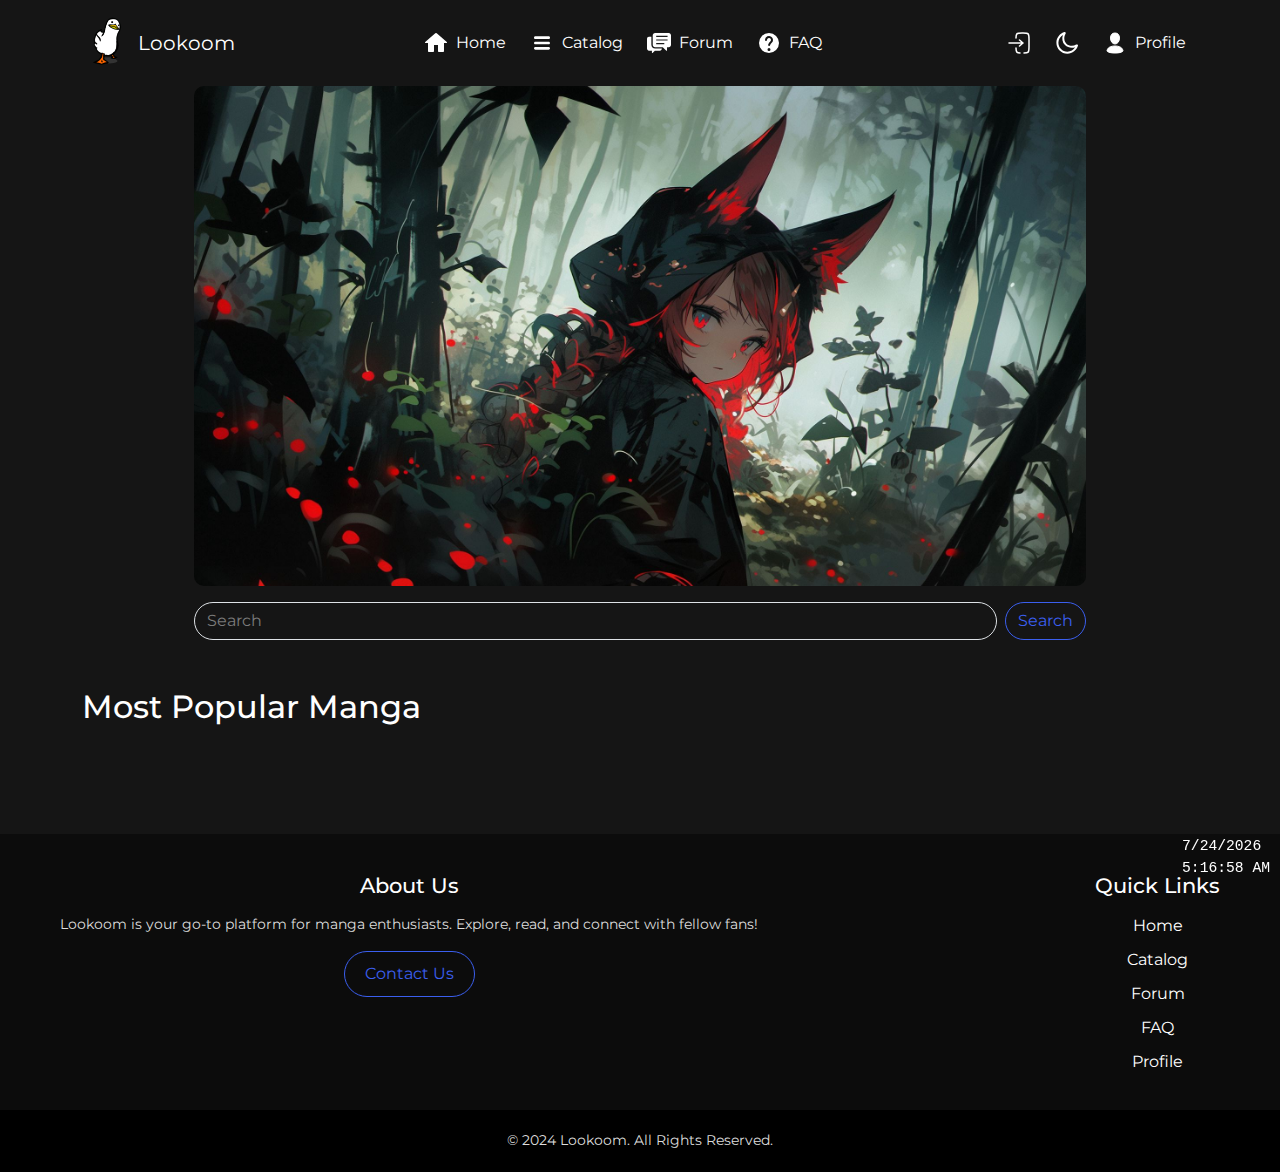
==== commit ee360727: "madsfsd" ====
--- a/index.html
+++ b/index.html
@@ -41,7 +41,10 @@
     </div>
   </div>
   <div class="popup2">
-    <div class="box"></div>
+    <div class="back">
+      <img class="q" src="./media/2.png" alt="">
+      <img class="box" src="./media/1.png" alt="">
+  </div>
   </div>
 
     <header>
--- a/styles/style.css
+++ b/styles/style.css
@@ -212,17 +212,25 @@
     width: 100%;
     height: 100%;
     background-color: rgba(149, 65, 65, 0.8);
-    visibility: hidden; 
+    visibility: hidden;
+    display: flex; 
+    justify-content: center;
+    align-items: center;
 }
 .box{
     background-color: rgb(126, 220, 220);
-    width: 200px;
-    height: 200px;
-    font-size: 7.5rem;
-    display: flex;
-    justify-content: center;
-    align-items: center;
+    top: 13px;
+    left:70;
+    width: 106px;
+    height: 106px;
+    position: absolute;
+}
+.back{
     position: relative;
+}
+.back .q{
+width: auto;
+height:432px;
 }
 
 .popup{
